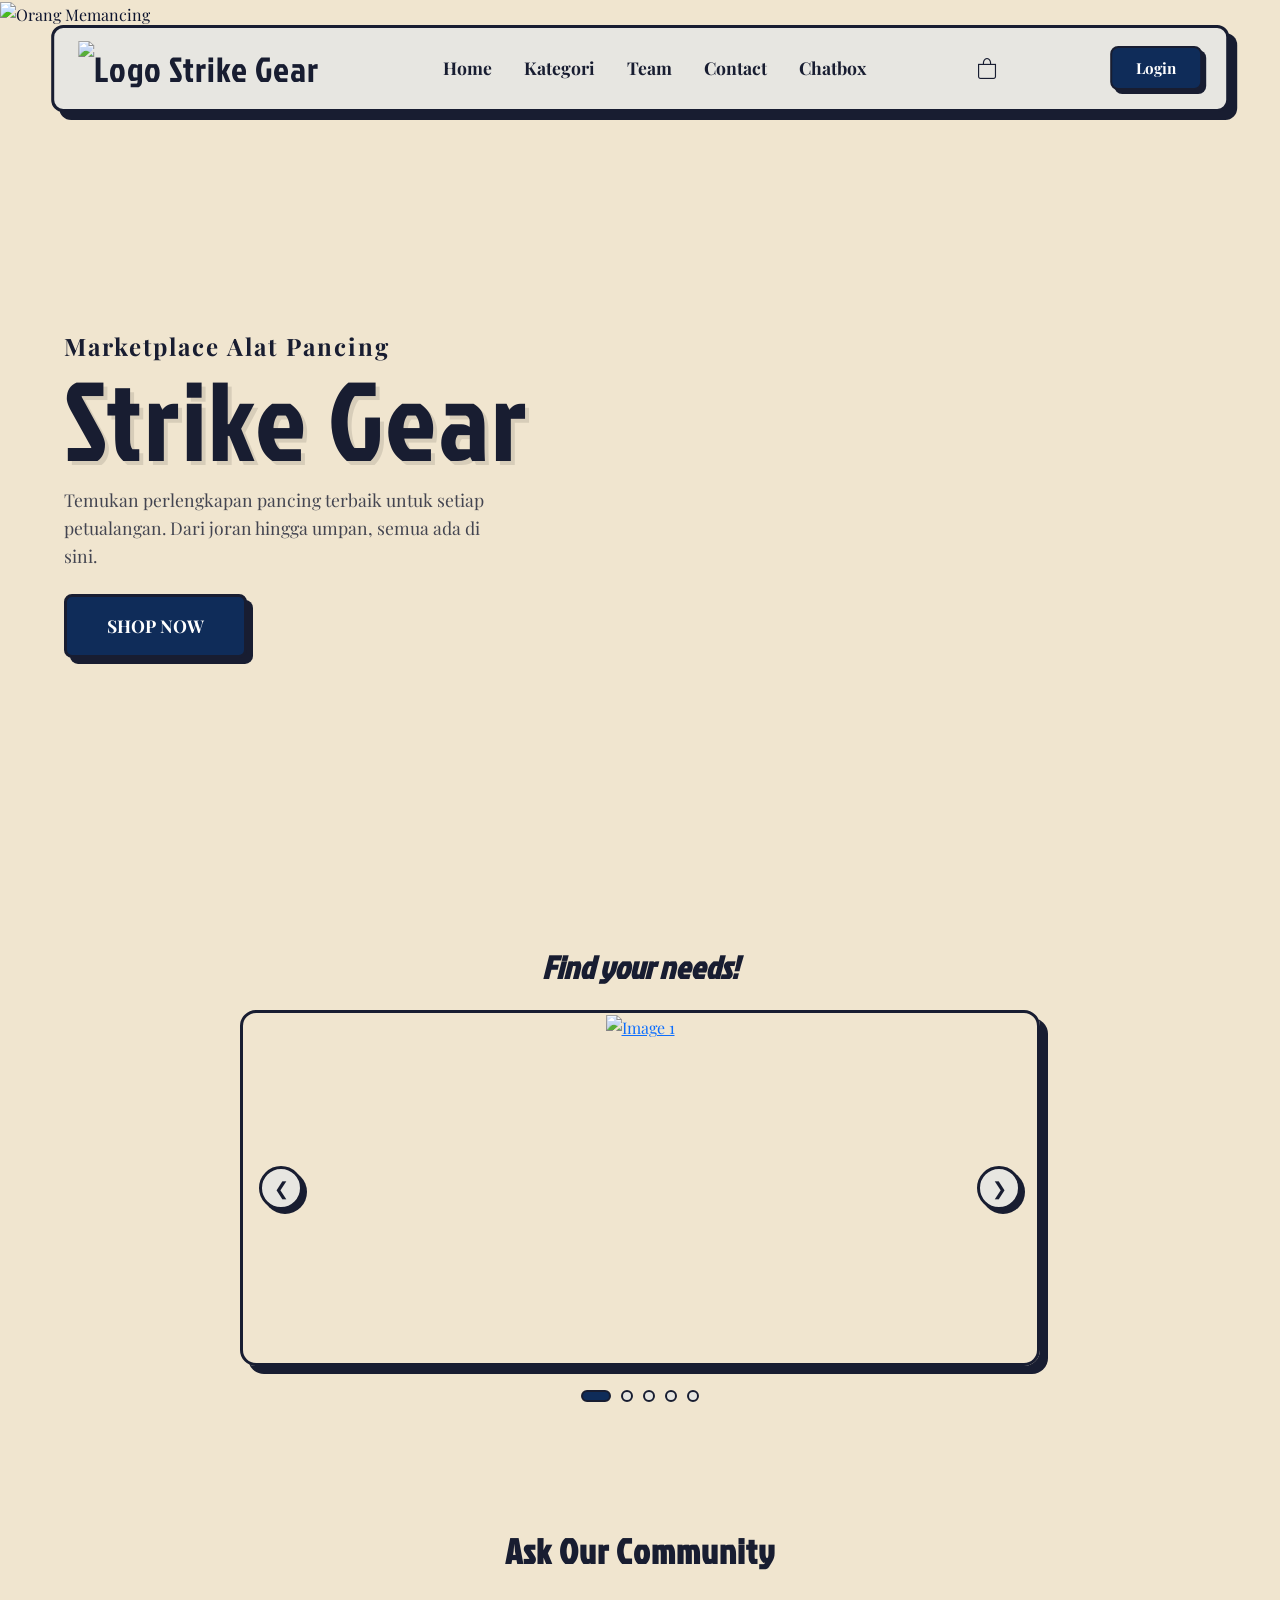
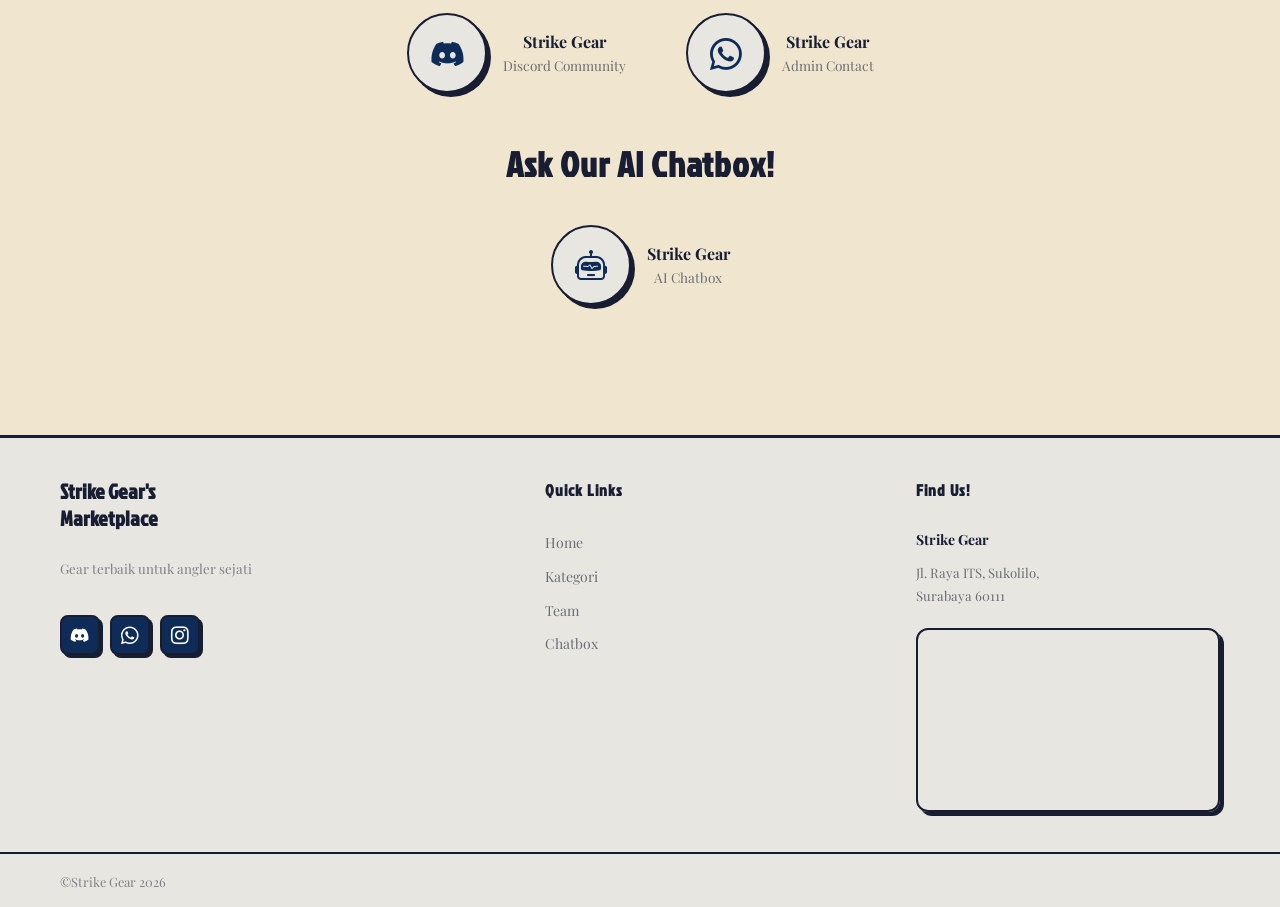
==== index.html @ 7b70f047 "Add files via upload" ====
<!DOCTYPE html>
<html lang="id">

<head>
    <meta charset="UTF-8">
    <meta name="viewport" content="width=device-width, initial-scale=1.0">
    <title>Toko Pancing</title>
    <link rel="stylesheet" href="https://cdn.jsdelivr.net/npm/bootstrap-icons@1.11.3/font/bootstrap-icons.min.css">
    <link rel="stylesheet" href="https://cdn.jsdelivr.net/npm/bootstrap@5.3.8/dist/css/bootstrap.min.css"
        integrity="sha384-sRIl4kxILFvY47J16cr9ZwB07vP4J8+LH7qKQnuqkuIAvNWLzeN8tE5YBujZqJLB" crossorigin="anonymous">
    <link rel="preconnect" href="https://fonts.googleapis.com">
    <link rel="preconnect" href="https://fonts.gstatic.com" crossorigin>
    <link rel="stylesheet"
        href="https://fonts.googleapis.com/css2?family=Jockey+One&family=Playfair+Display:ital,wght@0,400..900;1,400..900&display=swap">
    <link rel="stylesheet" href="style.css">
    <script src="script.js"></script>

</head>

<body>

    <!-- Section 1 -->
    <nav id="mainNavbar" class="navbar-section">
        <div class="nav-container">

            <div class="nav-left">
                <a href="index.html" class="nav-brand">
                    <img src="logoo.png" alt="Logo Strike Gear" class="nav-logo">
                </a>
            </div>

            <div class="nav-center" id="navContent">
                <a href="index.html">Home</a>
                <a href="kategori.html">Kategori</a>
                <a href="team.html">Team</a>
                <a href="#">Contact</a>
                <a href="#"
                    onclick="document.getElementById('aiChatbox').classList.toggle('active'); return false;">Chatbox</a>
            </div>

            <a href="kategori.html" class="nav-icon" title="Keranjang">
                <i class="bi bi-bag"></i></a>
            <a href="login.html" class="btn-login">Login</a>

            <button class="navbar-toggler" id="navToggler">
                <i class="bi bi-list"></i>
            </button>

        </div>
    </nav>


    <!-- Section 2 -->
    <section class="hero-single">
        <div class="hero-background">
            <img src="orangmancing.png" alt="Orang Memancing">
        </div>
        <div class="hero-gradient"></div>
        <div class="hero-text-overlay">
            <h3>Marketplace Alat Pancing</h3>
            <h1>Strike Gear</h1>
            <p class="hero-sub">Temukan perlengkapan pancing terbaik untuk setiap petualangan. Dari joran hingga umpan, semua ada di sini.</p>
            <a href="kategori.html" class="btn-shop">SHOP NOW</a>
        </div>
    </section>

    <!-- section 3 -->
    <section class="section-tiga py-5" id="section-tiga">
        <div class="container text-center">
            <h2 class="fw-bold mb-4"><i>Find your needs!</i></h2>
            <div class="slider-container">
                <div class="slider">
                    <div class="slide"><a href="category.html"><img src="reel.png" alt="Image 1"></a></div>
                    <div class="slide"><a href="category.html"><img src="benang.png" alt="Image 2"></a></div>
                    <div class="slide"><a href="category.html"><img src="umpan.png" alt="Image 3"></a></div>
                    <div class="slide"><a href="category.html"><img src="joran.jpg" alt="Image 4"></a></div>
                    <div class="slide"><a href="category.html"><img src="kail.png" alt="Image 5"></a></div>
                </div>
                <button class="prev">&#10094;</button>
                <button class="next">&#10095;</button>
            </div>
            <div class="dots-container">
                <span class="dot" data-index="0"></span>
                <span class="dot" data-index="1"></span>
                <span class="dot" data-index="2"></span>
                <span class="dot" data-index="3"></span>
                <span class="dot" data-index="4"></span>
            </div>
        </div>
    </section>

    <!-- Section 4 -->
    <section class="community-section">
        <h2 class="community-title">Ask Our Community</h2>

        <div class="community-row">
            <a href="https://discord.gg/DRYXJXCwT" target="_blank" class="community-link">
                <div class="community-circle">
                    <i class="bi bi-discord"></i>
                </div>
                <div class="community-text">
                    <p class="community-name">Strike Gear</p>
                    <p class="community-sub">Discord Community</p>
                </div>
            </a>

            <a href="https://wa.me/6285233679797?text=Halo%20Strike%20Gear,%20saya%20mau%20tanya!" target="_blank"
                class="community-link">
                <div class="community-circle">
                    <i class="bi bi-whatsapp"></i>
                </div>
                <div class="community-text">
                    <p class="community-name">Strike Gear</p>
                    <p class="community-sub">Admin Contact</p>
                </div>
            </a>
        </div>

        <h2 class="community-title">Ask Our AI Chatbox!</h2>

        <div class="community-row">
            <a href="#" onclick="document.getElementById('aiChatbox').classList.toggle('active'); return false;"
                class="community-link">
                <div class="community-circle">
                    <i class="bi bi-robot"></i>
                </div>
                <div class="community-text">
                    <p class="community-name">Strike Gear</p>
                    <p class="community-sub">AI Chatbox</p>
                </div>
            </a>
        </div>
    </section>

    <!-- Section 5 - Footer -->
    <footer class="footer-section">
        <div class="footer-body">

            <div class="footer-col">
                <p class="footer-brand-title">Strike Gear's<br>Marketplace</p>
                <p class="footer-brand-sub">Gear terbaik untuk angler sejati</p>
                <div class="footer-socials">
                    <a href="https://discord.gg/DRYXJXCwT" class="social-btn"><i class="bi bi-discord"></i></a>
                    <a href="https://wa.me/6285233679797?text=Halo%20Strike%20Gear,%20saya%20mau%20tanya!"
                        class="social-btn"><i class="bi bi-whatsapp"></i></a>
                    <a href="#" class="social-btn"><i class="bi bi-instagram"></i></a>
                </div>
            </div>

            <div class="footer-col">
                <p class="footer-heading">Quick Links</p>
                <ul class="footer-links">
                    <li><a href="#">Home</a></li>
                    <li><a href="kategori.html">Kategori</a></li>
                    <li><a href="team.html">Team</a></li>
                    <li><a href="#"
                            onclick="document.getElementById('aiChatbox').classList.toggle('active'); return false;">Chatbox</a>
                    </li>
                </ul>
            </div>

            <div class="footer-col">
                <p class="footer-heading">Find Us!</p>
                <p class="footer-org">Strike Gear</p>
                <p class="footer-address">
                    Jl. Raya ITS, Sukolilo,<br>
                    Surabaya 60111
                </p>
                <div class="footer-map">
                    <iframe
                        src="https://www.google.com/maps/embed?pb=!1m18!1m12!1m3!1d7915.339567020064!2d112.78365457770994!3d-7.278363199999991!2m3!1f0!2f0!3f0!3m2!1i1024!2i768!4f13.1!3m3!1m2!1s0x2dd7fbc06dc77eb5%3A0x3c04621765d51059!2sDepartemen%20Statistika%20Bisnis%20Fakultas%20Vokasi%20ITS!5e0!3m2!1sid!2sid!4v1780843696233!5m2!1sid!2sid"
                        allowfullscreen="" loading="lazy" referrerpolicy="no-referrer-when-downgrade">
                    </iframe>
                </div>
            </div>

        </div>

        <div class="footer-bottom">
            <span class="footer-copy">©Strike Gear 2026</span>
        </div>
    </footer>

</body>

</html>
---- style.css ----
/* Variables */
:root {
    --color-primary: #0F2C59;
    --color-surface: #E7E6E1;
    --color-bg-main: #F0E5CF;
    --color-text-dark: #181D31;
    --color-text-light: #FFFFFF;
    --font-heading: 'Jockey One', sans-serif;
    --font-body: 'Playfair Display', serif;
}

/* Reset & Base */
*, *::before, *::after {
    margin: 0;
    padding: 0;
    box-sizing: border-box;
}

body {
    background-color: var(--color-bg-main);
    color: var(--color-text-dark);
    line-height: 1.6;
    font-family: var(--font-body);
    overflow-x: hidden;
}

.page {
    padding-bottom: 120px;
}


/* Navbar */
.navbar-section {
    position: fixed;
    top: 25px;
    left: 50%;
    transform: translateX(-50%);
    width: 92%;
    max-width: 1400px;
    z-index: 99999;
    transition: all 0.3s ease;
    background-color: var(--color-surface);
    border: 3px solid var(--color-text-dark);
    border-radius: 12px;
    padding: 0.8rem 1.5rem;
    box-shadow: 8px 8px 0px var(--color-text-dark);
}

.navbar-section.scrolled {
    top: 10px;
    background-color: var(--color-text-light);
}

.nav-container {
    display: flex;
    justify-content: space-between;
    align-items: center;
    width: 100%;
}

/* Navbar — logo */
.nav-logo {
    height: 55px;
    width: auto;
    margin-right: 12px;
    object-fit: contain;
}

.nav-left {
    display: flex;
    align-items: center;
}

.nav-brand {
    display: flex;
    align-items: center;
    text-decoration: none;
    color: var(--color-text-dark);
    font-family: var(--font-heading);
    font-size: 2.2rem;
    letter-spacing: 1px;
}

/* Navbar — menu */
.nav-center {
    display: flex;
    align-items: center;
    gap: 2rem;
}

.nav-center a {
    text-decoration: none;
    color: var(--color-text-dark);
    font-weight: bold;
    font-size: 1.1rem;
    font-family: var(--font-body);
    transition: transform 0.2s ease;
}

.nav-center a:hover {
    transform: translateY(-2px);
    text-decoration: underline;
    text-underline-offset: 4px;
}



.nav-icon {
    font-size: 1.3rem;
    display: flex;
    align-items: center;
    color: var(--color-text-dark);
    text-decoration: none;
    transition: transform 0.2s;
    cursor: pointer;
}

.nav-icon:hover {
    transform: scale(1.1);
}

.btn-login {
    background-color: var(--color-primary);
    color: var(--color-text-light);
    padding: 0.5rem 1.5rem;
    border: 2px solid var(--color-text-dark);
    border-radius: 8px;
    text-decoration: none;
    font-family: var(--font-body);
    font-weight: bold;
    font-size: 0.95rem;
    box-shadow: 4px 4px 0px var(--color-text-dark);
    transition: all 0.2s ease;
}

.btn-login:hover {
    transform: translate(2px, 2px);
    box-shadow: 2px 2px 0px var(--color-text-dark);
}

.navbar-toggler {
    display: none;
    background: none;
    border: 2px solid var(--color-text-dark);
    border-radius: 8px;
    padding: 4px 8px;
    cursor: pointer;
    color: var(--color-text-dark);
    transition: all 0.2s ease;
}

.navbar-toggler:hover {
    background-color: var(--color-primary);
    color: var(--color-text-light);
    border-color: var(--color-primary);
    transform: translate(2px, 2px);
    box-shadow: 2px 2px 0px var(--color-text-dark);
}

/* Hero */
.hero-single {
    position: relative;
    height: 100vh;
    width: 100%;
    background-color: var(--color-bg-main);
    overflow: hidden;
}

.hero-background {
    position: absolute;
    top: 0;
    left: 0;
    width: 100%;
    height: 100%;
}

.hero-background img {
    width: 100%;
    height: 100%;
    object-fit: cover;
    object-position: center;
    filter: contrast(1.1) saturate(1.2);
}

.hero-gradient {
    position: absolute;
    bottom: 0;
    left: 0;
    width: 100%;
    height: 60%;
    background: linear-gradient(to top, var(--color-bg-main) 0%, transparent 100%);
    pointer-events: none;
}

.hero-text-overlay {
    position: absolute;
    top: 55%;
    left: 5%;
    transform: translateY(-50%);
    z-index: 10;
    color: var(--color-text-dark);
}

.hero-text-overlay h3 {
    font-family: var(--font-body);
    font-size: 1.5rem;
    font-weight: bold;
    margin-bottom: 8px;
    letter-spacing: 2px;
}

.hero-text-overlay h1 {
    font-family: var(--font-heading);
    font-size: 7rem;
    line-height: 0.9;
    margin-bottom: 16px;
    text-shadow: 4px 4px 0px rgba(0, 0, 0, 0.1);
    letter-spacing: 2px;
}

.hero-sub {
    font-family: var(--font-body);
    font-size: 1.1rem;
    color: var(--color-text-dark);
    margin-bottom: 24px;
    max-width: 420px;
    opacity: 0.8;
}

.btn-shop {
    display: inline-block;
    background-color: var(--color-primary);
    color: var(--color-text-light);
    padding: 15px 40px;
    border: 3px solid var(--color-text-dark);
    text-decoration: none;
    font-family: var(--font-body);
    font-weight: bold;
    font-size: 1.1rem;
    border-radius: 8px;
    box-shadow: 6px 6px 0px var(--color-text-dark);
    transition: all 0.2s ease;
}

.btn-shop:hover {
    transform: translate(3px, 3px);
    box-shadow: 3px 3px 0px var(--color-text-dark);
}


/* Why section */
.why-section {
    padding: 80px 20px;
    text-align: center;
}

.why-title {
    font-family: var(--font-heading);
    font-size: 2.5rem;
    font-weight: 800;
    margin-bottom: 50px;
    color: var(--color-text-dark);
}

.why-container {
    display: flex;
    justify-content: center;
    gap: 60px;
    flex-wrap: wrap;
}

.why-item {
    display: flex;
    flex-direction: column;
    align-items: center;
    max-width: 250px;
}

.circle-dua {
    width: 100px;
    height: 100px;
    border-radius: 50%;
    background: var(--color-surface);
    border: 2px solid var(--color-text-dark);
    display: flex;
    justify-content: center;
    align-items: center;
    margin-bottom: 20px;
    font-size: 2.2rem;
    color: var(--color-primary);
    box-shadow: 4px 4px 0px var(--color-text-dark);
    transition: transform 0.2s ease, box-shadow 0.2s ease;
}

.why-item:hover .circle-dua {
    transform: translate(3px, 3px);
    box-shadow: 1px 1px 0px var(--color-text-dark);
}

.why-label {
    font-family: var(--font-body);
    font-weight: 600;
    font-size: 1rem;
    line-height: 1.4;
    color: var(--color-text-dark);
}


/* Slider kategori */
.section-tiga {
    padding: 80px 0;
    background: var(--color-bg-main);
}

.section-tiga h2 {
    font-family: var(--font-heading);
    color: var(--color-text-dark);
}

.section-tiga .slider-container {
    position: relative;
    width: 90%;
    max-width: 800px;
    margin: 0 auto;
    overflow: hidden;
    border-radius: 16px;
    border: 3px solid var(--color-text-dark);
    box-shadow: 8px 8px 0 var(--color-text-dark);
}

.section-tiga .slider {
    display: flex;
    transition: transform 0.5s ease;
}

.section-tiga .slide {
    position: relative;
    min-width: 100%;
    height: 350px;
    overflow: hidden;
}

.section-tiga .slide a {
    display: block;
    width: 100%;
    height: 100%;
}

.section-tiga .slide img {
    width: 100%;
    height: 100%;
    object-fit: cover;
    transition: transform 0.5s, filter 0.5s;
}

.section-tiga .slide a:hover img {
    filter: brightness(0.55) blur(2px);
    transform: scale(1.08);
}

.section-tiga .slide a::after {
    content: "View All Categories";
    position: absolute;
    top: 50%;
    left: 50%;
    transform: translate(-50%, -50%) scale(0.85);
    background: var(--color-primary);
    color: var(--color-text-light);
    padding: 12px 28px;
    border-radius: 8px;
    border: 2px solid var(--color-text-dark);
    box-shadow: 4px 4px 0 var(--color-surface);
    font-family: var(--font-body);
    font-weight: bold;
    opacity: 0;
    visibility: hidden;
    transition: all 0.3s ease;
    pointer-events: none;
}

.section-tiga .slide a:hover::after {
    opacity: 1;
    visibility: visible;
    transform: translate(-50%, -50%) scale(1);
}

.section-tiga .prev,
.section-tiga .next {
    position: absolute;
    top: 50%;
    transform: translateY(-50%);
    width: 44px;
    height: 44px;
    border-radius: 50%;
    background: var(--color-surface);
    color: var(--color-text-dark);
    border: 3px solid var(--color-text-dark);
    box-shadow: 4px 4px 0 var(--color-text-dark);
    font-size: 1.1rem;
    cursor: pointer;
    z-index: 10;
    display: flex;
    align-items: center;
    justify-content: center;
    transition: all 0.2s;
}

.section-tiga .prev { left: 16px; }
.section-tiga .next { right: 16px; }

.section-tiga .prev:hover,
.section-tiga .next:hover {
    background: var(--color-primary);
    color: var(--color-text-light);
    transform: translateY(-50%) translate(2px, 2px);
    box-shadow: 2px 2px 0 var(--color-text-dark);
}

.section-tiga .dots-container {
    margin-top: 24px;
    display: flex;
    justify-content: center;
    gap: 10px;
}

.section-tiga .dot {
    width: 12px;
    height: 12px;
    border-radius: 50%;
    background: var(--color-surface);
    border: 2px solid var(--color-text-dark);
    cursor: pointer;
    transition: all 0.3s;
}

.section-tiga .dot.active {
    background: var(--color-primary);
    width: 30px;
    border-radius: 10px;
}


/* Community */
.community-section {
    padding: 80px 20px;
    text-align: center;
}

.community-title {
    font-family: var(--font-heading);
    font-size: 2.2rem;
    font-weight: 800;
    color: var(--color-text-dark);
    margin-bottom: 40px;
    letter-spacing: 1px;
}

.community-row {
    display: flex;
    justify-content: center;
    gap: 60px;
    flex-wrap: wrap;
    margin-bottom: 50px;
    align-items: center;
}

.community-link {
    display: flex;
    align-items: center;
    gap: 16px;
    text-decoration: none;
    color: var(--color-text-dark);
    transition: transform 0.2s ease;
}

.community-link:hover {
    transform: translateY(-3px);
}

.community-circle {
    width: 80px;
    height: 80px;
    border-radius: 50%;
    background-color: var(--color-surface);
    border: 2px solid var(--color-text-dark);
    box-shadow: 4px 4px 0px var(--color-text-dark);
    display: flex;
    justify-content: center;
    align-items: center;
    font-size: 2rem;
    color: var(--color-primary);
    flex-shrink: 0;
    transition: all 0.2s ease;
}

.community-link:hover .community-circle {
    transform: translate(2px, 2px);
    box-shadow: 2px 2px 0px var(--color-text-dark);
}

.community-name {
    font-family: var(--font-body);
    font-weight: 700;
    font-size: 1rem;
    margin: 0;
    color: var(--color-text-dark);
}

.community-sub {
    font-family: var(--font-body);
    font-size: 0.85rem;
    color: var(--color-text-dark);
    opacity: 0.6;
    margin: 0;
}


/* Footer */
.footer-section {
    background-color: var(--color-surface);
    border-top: 3px solid var(--color-text-dark);
}

.footer-body {
    display: flex;
    justify-content: space-between;
    gap: 40px;
    padding: 40px 60px;
    flex-wrap: wrap;
}

.footer-col {
    display: flex;
    flex-direction: column;
    gap: 10px;
}

.footer-brand-title {
    font-family: var(--font-heading);
    font-size: 1.3rem;
    font-weight: 800;
    color: var(--color-text-dark);
    line-height: 1.3;
}

.footer-brand-sub {
    font-family: var(--font-body);
    font-size: 0.83rem;
    color: var(--color-text-dark);
    opacity: 0.5;
}

.footer-socials {
    display: flex;
    gap: 10px;
    margin-top: 10px;
}

.social-btn {
    width: 40px;
    height: 40px;
    border-radius: 8px;
    background-color: var(--color-primary);
    border: 2px solid var(--color-text-dark);
    box-shadow: 3px 3px 0px var(--color-text-dark);
    color: var(--color-text-light);
    display: flex;
    align-items: center;
    justify-content: center;
    font-size: 1.1rem;
    text-decoration: none;
    transition: all 0.2s ease;
}

.social-btn:hover {
    transform: translate(2px, 2px);
    box-shadow: 1px 1px 0px var(--color-text-dark);
    color: var(--color-text-light);
}

.footer-heading {
    font-family: var(--font-heading);
    font-size: 1rem;
    font-weight: 800;
    color: var(--color-text-dark);
    letter-spacing: 1px;
}

.footer-links {
    list-style: none;
    padding: 0;
    margin: 0;
    display: flex;
    flex-direction: column;
    gap: 8px;
}

.footer-links a {
    font-family: var(--font-body);
    font-size: 0.875rem;
    color: var(--color-text-dark);
    opacity: 0.6;
    text-decoration: none;
    transition: opacity 0.2s;
}

.footer-links a:hover { opacity: 1; }

.footer-org {
    font-family: var(--font-body);
    font-size: 0.875rem;
    font-weight: 700;
    color: var(--color-text-dark);
    margin: 0;
}

.footer-address {
    font-family: var(--font-body);
    font-size: 0.82rem;
    color: var(--color-text-dark);
    opacity: 0.6;
    line-height: 1.75;
    margin: 0;
}

.footer-map {
    margin-top: 10px;
    border-radius: 12px;
    overflow: hidden;
    border: 2px solid var(--color-text-dark);
    box-shadow: 4px 4px 0px var(--color-text-dark);
}

.footer-map iframe {
    width: 100%;
    height: 180px;
    border: none;
    display: block;
}

.footer-bottom {
    border-top: 2px solid var(--color-text-dark);
    padding: 14px 60px;
}

.footer-copy {
    font-family: var(--font-body);
    font-size: 0.8rem;
    color: var(--color-text-dark);
    opacity: 0.5;
}


/* Responsive */
@media (max-width: 850px) {
    .navbar-toggler { display: block; }
    .hero-text-overlay h1 { font-size: 4rem; }

    .nav-center {
        display: none;
        flex-direction: column;
        position: absolute;
        top: calc(100% + 16px);
        right: 0;
        width: 220px;
        background: var(--color-surface);
        border: 3px solid var(--color-text-dark);
        border-radius: 12px;
        padding: 1.5rem;
        box-shadow: 8px 8px 0px var(--color-text-dark);
        gap: 1.2rem;
        align-items: flex-end;
    }

    #navContent.active-side-menu { display: flex; }
    .navbar-section.scrolled .navbar-toggler { display: block; }
}

@keyframes fadeInRight {
    from { opacity: 0; transform: translateX(20px); }
    to   { opacity: 1; transform: translateX(0); }
}

@media (max-width: 768px) {
    .why-container { gap: 40px; }

    .community-row {
        gap: 30px;
        flex-direction: column;
        align-items: center;
    }

    .footer-body {
        padding: 30px 20px;
        gap: 30px;
    }

    .footer-bottom { padding: 12px 20px; }
    .section-tiga .slide { height: 220px; }
    .team-grid { gap: 16px; }
    .team-card { width: 200px; }
}


/* our team */
.section-title {
    text-align: center;
    margin: 64px 0 28px;
    padding-top: 100px;
}

.section-title h2 {
    font-family: var(--font-heading);
    font-size: 2.5rem;
    font-weight: 800;
    color: var(--color-text-dark);
    margin-bottom: 6px;
}

.section-title p {
    font-family: var(--font-body);
    font-size: 0.9rem;
    color: var(--color-text-dark);
    opacity: 0.6;
}

.team-grid {
    display: flex;
    flex-wrap: wrap;
    justify-content: center;
    gap: 20px;
    max-width: 900px;
    margin: 0 auto;
}

.team-card {
    width: 260px;
    border-radius: 12px;
    overflow: hidden;
    position: relative;
    aspect-ratio: 1 / 1.1;
    background: var(--color-surface);
    border: 3px solid var(--color-text-dark);
    box-shadow: 6px 6px 0px var(--color-text-dark);
    transition: transform 0.2s ease, box-shadow 0.2s ease;
}

.team-card:hover {
    transform: translate(3px, 3px);
    box-shadow: 3px 3px 0px var(--color-text-dark);
}

.team-card img {
    width: 100%;
    height: 100%;
    object-fit: cover;
    display: block;
}

.team-info {
    position: absolute;
    bottom: 0;
    left: 0;
    right: 0;
    padding: 18px 14px 16px;
    background: linear-gradient(to top, rgba(15, 44, 89, 0.92) 0%, transparent 100%);
    text-align: center;
}

.team-name {
    font-family: var(--font-body);
    font-size: 0.95rem;
    font-weight: 700;
    color: var(--color-text-light);
    margin-bottom: 10px;
}

.team-btns {
    display: flex;
    gap: 8px;
    justify-content: center;
}

.team-btn {
    padding: 5px 12px;
    border-radius: 8px;
    font-size: 0.72rem;
    font-weight: 600;
    color: var(--color-text-light);
    background: var(--color-primary);
    border: 1px solid var(--color-surface);
    text-decoration: none;
    transition: all 0.2s ease;
}

.team-grid, .team-grid-bottom {
    margin-bottom: 80px;
}

.team-btn:hover {
    transform: translate(2px, 2px);
    opacity: 0.85;
}

@keyframes fadeUp {
    from { opacity: 0; transform: translateY(28px); }
    to   { opacity: 1; transform: translateY(0); }
}

.anim   { animation: fadeUp 0.6s ease both; }
.anim-1 { animation-delay: 0.1s; }
.anim-2 { animation-delay: 0.2s; }
.anim-3 { animation-delay: 0.3s; }
.anim-4 { animation-delay: 0.4s; }
.anim-5 { animation-delay: 0.5s; }
.anim-6 { animation-delay: 0.6s; }
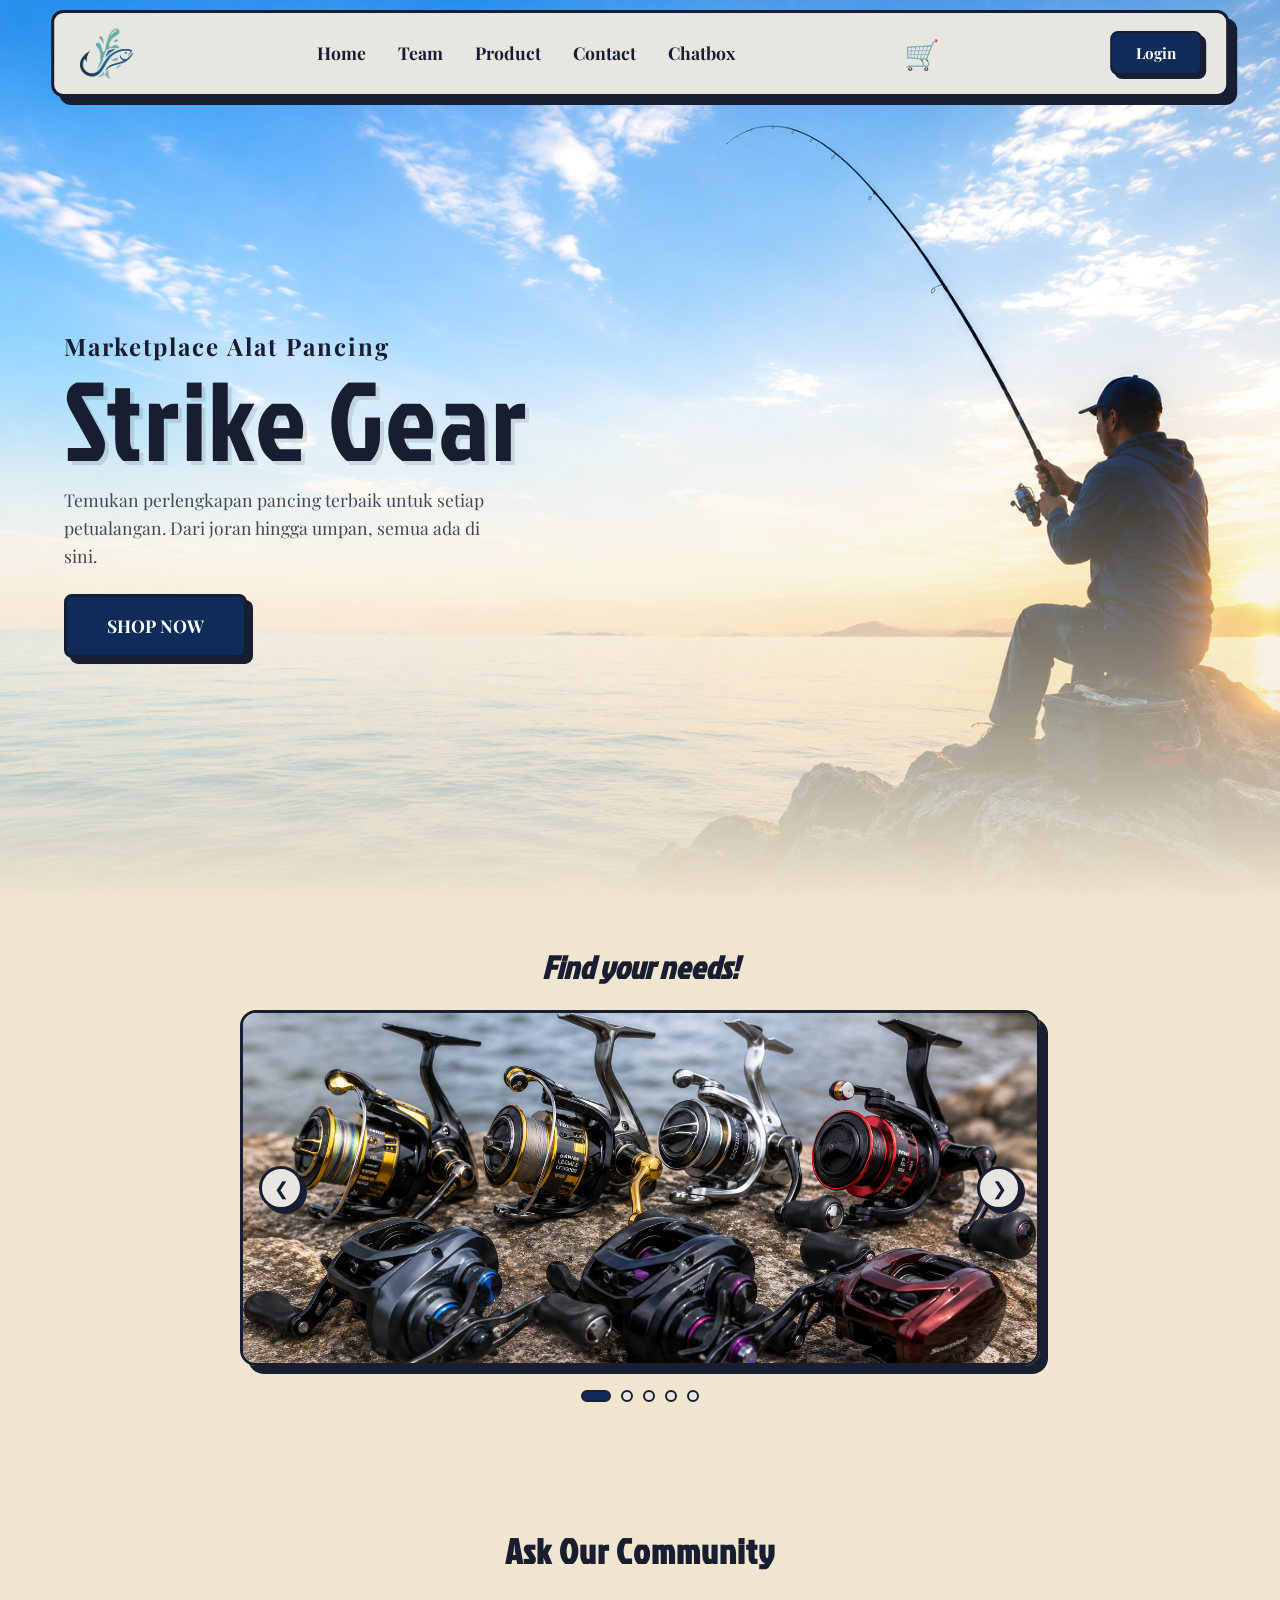
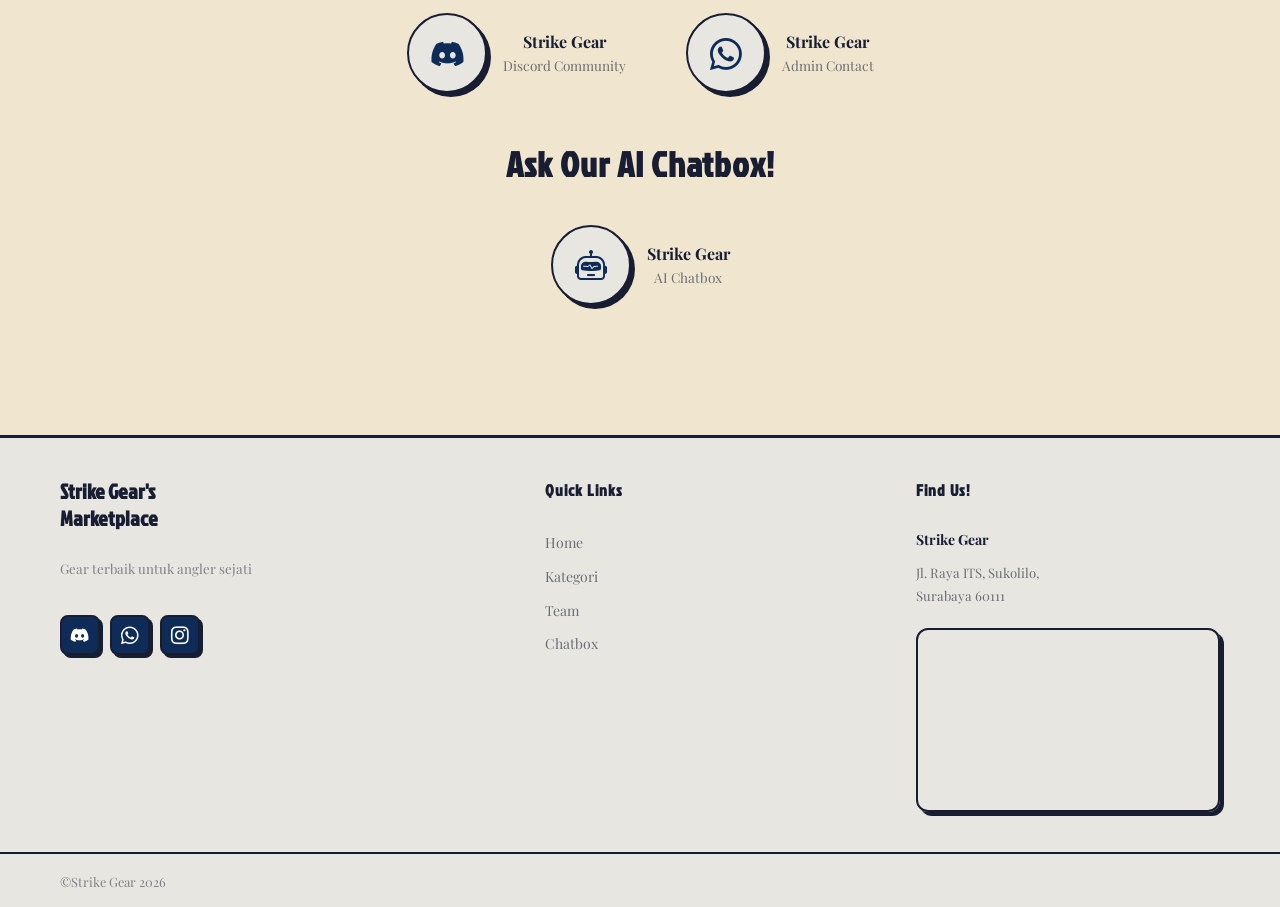
==== commit bfd557c9: "Update index.html" ====
--- a/index.html
+++ b/index.html
@@ -20,7 +20,7 @@
 <body>
 
     <!-- Section 1 -->
-    <nav id="mainNavbar" class="navbar-section">
+    <!-- <nav id="mainNavbar" class="navbar-section">
         <div class="nav-container">
 
             <div class="nav-left">
@@ -47,6 +47,34 @@
             </button>
 
         </div>
+    </nav> -->
+
+    <nav id="mainNavbar" class="navbar-section">
+        <div class="nav-container">
+
+            <div class="nav-left">
+                <a href="index.html" class="nav-brand">
+                    <img src="logoo.png" alt="Logo Strike Gear" class="nav-logo">
+                </a>
+            </div>
+
+            <div class="nav-center" id="navContent">
+                <a href="index.html">Home</a>
+                <a href="team.html">Team</a>
+                <a href="kategori.html">Product</a>
+                <a href="#">Contact</a>
+                <a href="#"
+                    onclick="document.getElementById('aiChatbox').classList.toggle('active'); return false;">Chatbox</a>
+            </div>
+
+            <a href="keranjang.html" class="nav-icon" title="Keranjang">🛒</a>
+            <a href="login.html" class="btn-login">Login</a>
+
+            <button class="navbar-toggler" id="navToggler">
+                <i class="bi bi-list"></i>
+            </button>
+
+        </div>
     </nav>
 
 
@@ -59,7 +87,8 @@
         <div class="hero-text-overlay">
             <h3>Marketplace Alat Pancing</h3>
             <h1>Strike Gear</h1>
-            <p class="hero-sub">Temukan perlengkapan pancing terbaik untuk setiap petualangan. Dari joran hingga umpan, semua ada di sini.</p>
+            <p class="hero-sub">Temukan perlengkapan pancing terbaik untuk setiap petualangan. Dari joran hingga umpan,
+                semua ada di sini.</p>
             <a href="kategori.html" class="btn-shop">SHOP NOW</a>
         </div>
     </section>
@@ -181,6 +210,22 @@
         </div>
     </footer>
 
+    <div id="aiChatbox" class="chatbox-sidebar">
+        <div class="chatbox-header">
+            <h5 class="m-0">Strike Gear ChatBox</h5>
+            <button onclick="toggleChat()" class="btn-close btn-close-white"></button>
+        </div>
+        <div id="chatBody" class="chatbox-body">
+            <div class="msg ai-msg">Halo! Ada yang bisa saya bantu seputar alat pancing? 🎣</div>
+        </div>
+        <div class="chatbox-footer">
+            <input type="text" id="userInput" class="form-control" placeholder="Ketik pertanyaan...">
+            <button onclick="sendMessage()" class="send-btn">
+                <i class="bi bi-send-fill"></i>
+            </button>
+        </div>
+    </div>
+
 </body>
 
-</html>+</html>
--- a/style.css
+++ b/style.css
@@ -32,7 +32,7 @@
 /* Navbar */
 .navbar-section {
     position: fixed;
-    top: 25px;
+    top: 10px;
     left: 50%;
     transform: translateX(-50%);
     width: 92%;
@@ -106,7 +106,7 @@
 
 
 .nav-icon {
-    font-size: 1.3rem;
+    font-size: 1.8rem;
     display: flex;
     align-items: center;
     color: var(--color-text-dark);
@@ -813,4 +813,91 @@
 .anim-3 { animation-delay: 0.3s; }
 .anim-4 { animation-delay: 0.4s; }
 .anim-5 { animation-delay: 0.5s; }
-.anim-6 { animation-delay: 0.6s; }+.anim-6 { animation-delay: 0.6s; }
+
+/* Chatbox */
+.chatbox-sidebar {
+    position: fixed;
+    top: 100px;
+    right: -350px;
+    width: 320px;
+    height: 450px;
+    background: var(--color-surface);
+    border-radius: 12px 0 0 12px;
+    box-shadow: -5px 0 25px rgba(0,0,0,0.1);
+    transition: right 0.4s ease;
+    z-index: 99998;
+    display: flex;
+    flex-direction: column;
+    border: 3px solid var(--color-text-dark);
+}
+
+.chatbox-sidebar.active {
+    right: 0;
+}
+
+.chatbox-header {
+    background: var(--color-primary);
+    color: var(--color-text-light);
+    padding: 15px;
+    border-radius: 12px 0 0 0;
+    display: flex;
+    justify-content: space-between;
+    align-items: center;
+    font-family: var(--font-heading);
+}
+
+.chatbox-body {
+    flex: 1;
+    overflow-y: auto;
+    padding: 15px;
+    display: flex;
+    flex-direction: column;
+    gap: 10px;
+}
+
+.chatbox-footer {
+    padding: 15px;
+    background: var(--color-text-light);
+    border-top: 2px solid var(--color-text-dark);
+    display: flex;
+    gap: 10px;
+    border-radius: 0 0 0 12px;
+}
+
+.msg {
+    padding: 10px 14px;
+    border-radius: 12px;
+    max-width: 85%;
+    font-size: 0.9rem;
+    font-family: var(--font-body);
+    border: 2px solid var(--color-text-dark);
+}
+
+.ai-msg {
+    background: var(--color-bg-main);
+    align-self: flex-start;
+    box-shadow: 3px 3px 0 var(--color-text-dark);
+}
+
+.user-msg {
+    background: var(--color-primary);
+    color: var(--color-text-light);
+    align-self: flex-end;
+    box-shadow: 3px 3px 0 var(--color-text-dark);
+}
+
+.send-btn {
+    background: var(--color-primary);
+    color: var(--color-text-light);
+    border: 2px solid var(--color-text-dark);
+    border-radius: 8px;
+    padding: 5px 15px;
+    box-shadow: 3px 3px 0 var(--color-text-dark);
+    transition: all 0.2s ease;
+}
+
+.send-btn:hover {
+    transform: translate(2px, 2px);
+    box-shadow: 1px 1px 0 var(--color-text-dark);
+}
